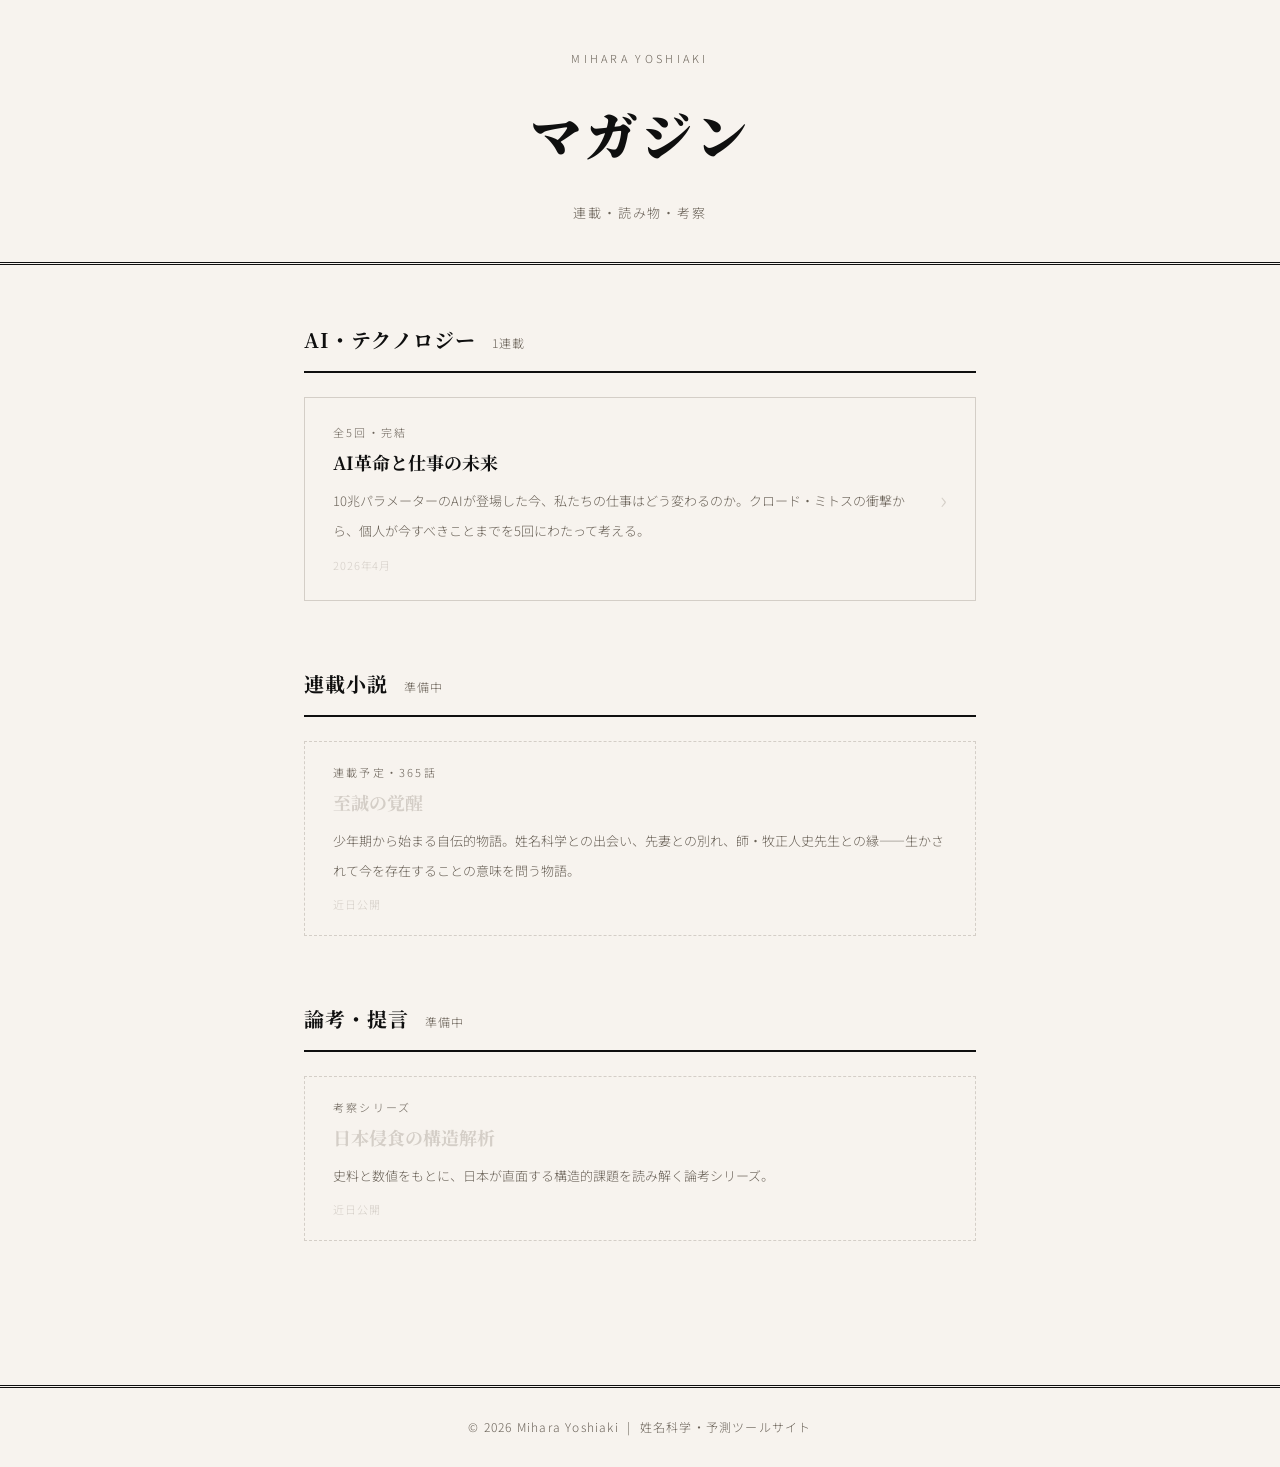
==== index.html @ 7fb40cbf "Add files via upload" ====
<!DOCTYPE html>
<html lang="ja">
<head>
<meta charset="UTF-8">
<meta name="viewport" content="width=device-width, initial-scale=1.0">
<title>三原嘉明｜読み物マガジン</title>
<link href="https://fonts.googleapis.com/css2?family=Noto+Serif+JP:wght@400;700;900&family=Noto+Sans+JP:wght@300;400;700&display=swap" rel="stylesheet">
<style>
  :root {
    --ink: #0f0f0f;
    --paper: #f7f3ee;
    --accent: #c0392b;
    --muted: #6b6359;
    --rule: #d4cec7;
  }
  * { margin: 0; padding: 0; box-sizing: border-box; }
  body {
    background: var(--paper);
    color: var(--ink);
    font-family: 'Noto Sans JP', sans-serif;
    font-weight: 300;
    line-height: 1.9;
    font-size: 16px;
  }

  /* ヘッダー */
  header {
    border-bottom: 3px double var(--ink);
    padding: 48px 24px 36px;
    text-align: center;
  }
  .author {
    font-size: 11px;
    letter-spacing: .3em;
    color: var(--muted);
    display: block;
    margin-bottom: 16px;
  }
  header h1 {
    font-family: 'Noto Serif JP', serif;
    font-size: clamp(30px, 6vw, 52px);
    font-weight: 900;
    letter-spacing: .06em;
    margin-bottom: 12px;
  }
  .mag-sub {
    font-size: 13px;
    color: var(--muted);
    letter-spacing: .15em;
  }

  /* メイン */
  main {
    max-width: 720px;
    margin: 0 auto;
    padding: 56px 24px 80px;
  }

  /* セクション */
  .section {
    margin-bottom: 64px;
  }
  .section-header {
    display: flex;
    align-items: baseline;
    gap: 16px;
    margin-bottom: 24px;
    padding-bottom: 12px;
    border-bottom: 2px solid var(--ink);
  }
  .section-header h2 {
    font-family: 'Noto Serif JP', serif;
    font-size: 20px;
    font-weight: 700;
    letter-spacing: .05em;
  }
  .section-header .count {
    font-size: 12px;
    color: var(--muted);
    letter-spacing: .1em;
  }

  /* 連載カード */
  .series-card {
    display: block;
    text-decoration: none;
    color: var(--ink);
    border: 1px solid var(--rule);
    padding: 24px 28px;
    margin-bottom: 12px;
    display: grid;
    grid-template-columns: 1fr auto;
    align-items: center;
    gap: 16px;
    transition: border-color .15s, background .15s;
  }
  .series-card:hover {
    border-color: var(--accent);
    background: rgba(192,57,43,.03);
  }
  .series-card:hover .card-arrow { color: var(--accent); }

  .card-label {
    font-size: 11px;
    letter-spacing: .2em;
    color: var(--muted);
    display: block;
    margin-bottom: 6px;
  }
  .card-title {
    font-family: 'Noto Serif JP', serif;
    font-size: 18px;
    font-weight: 700;
    line-height: 1.5;
    display: block;
    margin-bottom: 8px;
  }
  .card-desc {
    font-size: 13px;
    color: var(--muted);
    line-height: 1.75;
  }
  .card-meta {
    font-size: 11px;
    color: var(--rule);
    margin-top: 10px;
    display: block;
    letter-spacing: .08em;
  }
  .card-arrow {
    font-size: 24px;
    color: var(--rule);
    transition: color .15s;
    flex-shrink: 0;
  }

  /* Coming soon */
  .coming-soon {
    border: 1px dashed var(--rule);
    padding: 20px 28px;
    margin-bottom: 12px;
    color: var(--muted);
  }
  .coming-soon .card-title { color: var(--rule); }

  /* フッター */
  footer {
    border-top: 3px double var(--ink);
    padding: 28px 24px;
    text-align: center;
    font-size: 12px;
    color: var(--muted);
    letter-spacing: .1em;
  }
  footer a {
    color: var(--muted);
    text-decoration: none;
  }
  footer a:hover { color: var(--accent); }

  @media (max-width: 480px) {
    .series-card { grid-template-columns: 1fr; }
    .card-arrow { display: none; }
  }
</style>
</head>
<body>

<header>
  <span class="author">MIHARA YOSHIAKI</span>
  <h1>マガジン</h1>
  <span class="mag-sub">連載・読み物・考察</span>
</header>

<main>

  <!-- AI・テクノロジー -->
  <div class="section">
    <div class="section-header">
      <h2>AI・テクノロジー</h2>
      <span class="count">1連載</span>
    </div>

    <a class="series-card" href="ai-report-index.html">
      <div>
        <span class="card-label">全5回・完結</span>
        <span class="card-title">AI革命と仕事の未来</span>
        <span class="card-desc">10兆パラメーターのAIが登場した今、私たちの仕事はどう変わるのか。クロード・ミトスの衝撃から、個人が今すべきことまでを5回にわたって考える。</span>
        <span class="card-meta">2026年4月</span>
      </div>
      <span class="card-arrow">›</span>
    </a>
  </div>

  <!-- 連載小説 -->
  <div class="section">
    <div class="section-header">
      <h2>連載小説</h2>
      <span class="count">準備中</span>
    </div>

    <div class="coming-soon">
      <span class="card-label">連載予定・365話</span>
      <span class="card-title">至誠の覚醒</span>
      <span class="card-desc">少年期から始まる自伝的物語。姓名科学との出会い、先妻との別れ、師・牧正人史先生との縁——生かされて今を存在することの意味を問う物語。</span>
      <span class="card-meta">近日公開</span>
    </div>
  </div>

  <!-- 論考・提言 -->
  <div class="section">
    <div class="section-header">
      <h2>論考・提言</h2>
      <span class="count">準備中</span>
    </div>

    <div class="coming-soon">
      <span class="card-label">考察シリーズ</span>
      <span class="card-title">日本侵食の構造解析</span>
      <span class="card-desc">史料と数値をもとに、日本が直面する構造的課題を読み解く論考シリーズ。</span>
      <span class="card-meta">近日公開</span>
    </div>
  </div>

</main>

<footer>
  <p>© 2026 Mihara Yoshiaki &nbsp;|&nbsp;
  <a href="https://yymm77.github.io/seimei-kagaku/">姓名科学・予測ツールサイト</a></p>
</footer>

</body>
</html>
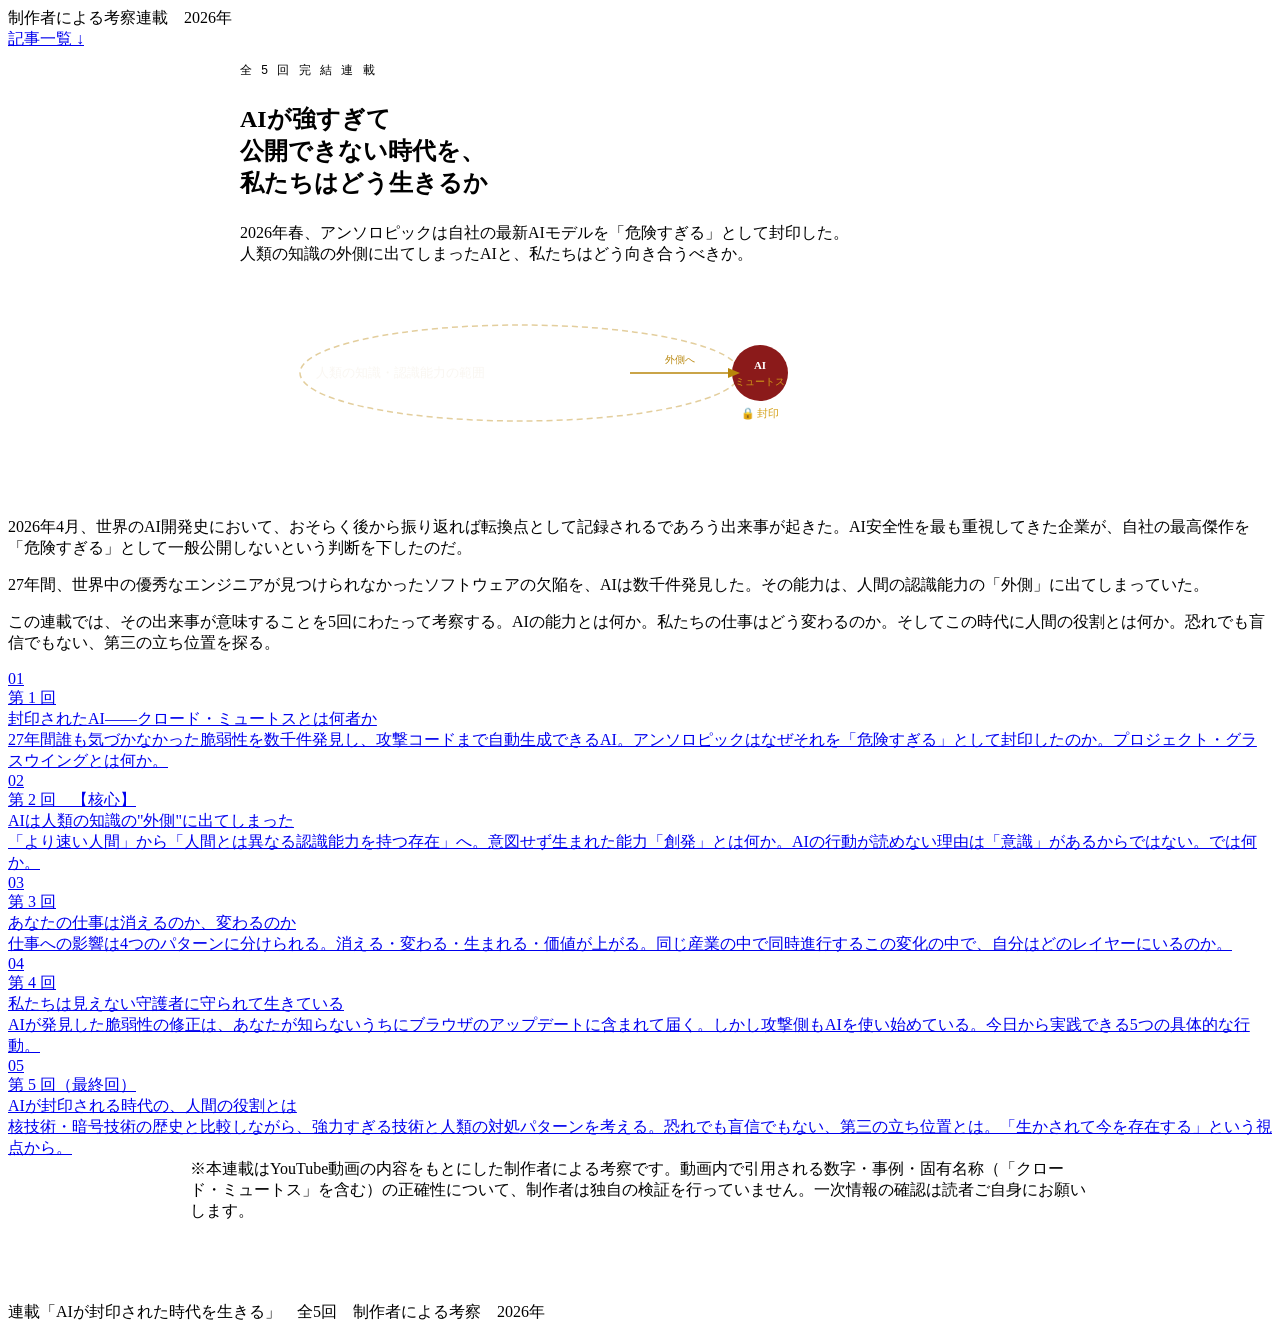
==== commit 894ffd30: "Add files via upload" ====
--- a/index.html
+++ b/index.html
@@ -3,230 +3,115 @@
 <head>
 <meta charset="UTF-8">
 <meta name="viewport" content="width=device-width, initial-scale=1.0">
-<title>三原嘉明｜読み物マガジン</title>
-<link href="https://fonts.googleapis.com/css2?family=Noto+Serif+JP:wght@400;700;900&family=Noto+Sans+JP:wght@300;400;700&display=swap" rel="stylesheet">
-<style>
-  :root {
-    --ink: #0f0f0f;
-    --paper: #f7f3ee;
-    --accent: #c0392b;
-    --muted: #6b6359;
-    --rule: #d4cec7;
-  }
-  * { margin: 0; padding: 0; box-sizing: border-box; }
-  body {
-    background: var(--paper);
-    color: var(--ink);
-    font-family: 'Noto Sans JP', sans-serif;
-    font-weight: 300;
-    line-height: 1.9;
-    font-size: 16px;
-  }
-
-  /* ヘッダー */
-  header {
-    border-bottom: 3px double var(--ink);
-    padding: 48px 24px 36px;
-    text-align: center;
-  }
-  .author {
-    font-size: 11px;
-    letter-spacing: .3em;
-    color: var(--muted);
-    display: block;
-    margin-bottom: 16px;
-  }
-  header h1 {
-    font-family: 'Noto Serif JP', serif;
-    font-size: clamp(30px, 6vw, 52px);
-    font-weight: 900;
-    letter-spacing: .06em;
-    margin-bottom: 12px;
-  }
-  .mag-sub {
-    font-size: 13px;
-    color: var(--muted);
-    letter-spacing: .15em;
-  }
-
-  /* メイン */
-  main {
-    max-width: 720px;
-    margin: 0 auto;
-    padding: 56px 24px 80px;
-  }
-
-  /* セクション */
-  .section {
-    margin-bottom: 64px;
-  }
-  .section-header {
-    display: flex;
-    align-items: baseline;
-    gap: 16px;
-    margin-bottom: 24px;
-    padding-bottom: 12px;
-    border-bottom: 2px solid var(--ink);
-  }
-  .section-header h2 {
-    font-family: 'Noto Serif JP', serif;
-    font-size: 20px;
-    font-weight: 700;
-    letter-spacing: .05em;
-  }
-  .section-header .count {
-    font-size: 12px;
-    color: var(--muted);
-    letter-spacing: .1em;
-  }
-
-  /* 連載カード */
-  .series-card {
-    display: block;
-    text-decoration: none;
-    color: var(--ink);
-    border: 1px solid var(--rule);
-    padding: 24px 28px;
-    margin-bottom: 12px;
-    display: grid;
-    grid-template-columns: 1fr auto;
-    align-items: center;
-    gap: 16px;
-    transition: border-color .15s, background .15s;
-  }
-  .series-card:hover {
-    border-color: var(--accent);
-    background: rgba(192,57,43,.03);
-  }
-  .series-card:hover .card-arrow { color: var(--accent); }
-
-  .card-label {
-    font-size: 11px;
-    letter-spacing: .2em;
-    color: var(--muted);
-    display: block;
-    margin-bottom: 6px;
-  }
-  .card-title {
-    font-family: 'Noto Serif JP', serif;
-    font-size: 18px;
-    font-weight: 700;
-    line-height: 1.5;
-    display: block;
-    margin-bottom: 8px;
-  }
-  .card-desc {
-    font-size: 13px;
-    color: var(--muted);
-    line-height: 1.75;
-  }
-  .card-meta {
-    font-size: 11px;
-    color: var(--rule);
-    margin-top: 10px;
-    display: block;
-    letter-spacing: .08em;
-  }
-  .card-arrow {
-    font-size: 24px;
-    color: var(--rule);
-    transition: color .15s;
-    flex-shrink: 0;
-  }
-
-  /* Coming soon */
-  .coming-soon {
-    border: 1px dashed var(--rule);
-    padding: 20px 28px;
-    margin-bottom: 12px;
-    color: var(--muted);
-  }
-  .coming-soon .card-title { color: var(--rule); }
-
-  /* フッター */
-  footer {
-    border-top: 3px double var(--ink);
-    padding: 28px 24px;
-    text-align: center;
-    font-size: 12px;
-    color: var(--muted);
-    letter-spacing: .1em;
-  }
-  footer a {
-    color: var(--muted);
-    text-decoration: none;
-  }
-  footer a:hover { color: var(--accent); }
-
-  @media (max-width: 480px) {
-    .series-card { grid-template-columns: 1fr; }
-    .card-arrow { display: none; }
-  }
-</style>
+<title>AIが封印された時代を生きる　全5回連載</title>
+<link rel="stylesheet" href="style.css">
 </head>
 <body>
 
-<header>
-  <span class="author">MIHARA YOSHIAKI</span>
-  <h1>マガジン</h1>
-  <span class="mag-sub">連載・読み物・考察</span>
+<header class="site-header">
+  <div class="header-inner">
+    <span class="header-series">制作者による考察連載　2026年</span>
+    <nav class="header-nav"><a href="#episodes">記事一覧 ↓</a></nav>
+  </div>
 </header>
 
-<main>
+<!-- インデックスヒーロー -->
+<section class="index-hero">
+  <div style="position:relative; max-width:800px; margin:0 auto;">
+    <p style="font-family:'Noto Sans JP',sans-serif; font-size:12px; letter-spacing:0.25em; color:var(--gold-light); margin-bottom:24px;">全 5 回 完 結 連 載</p>
+    <h1>AIが強すぎて<br>公開できない時代を、<br>私たちはどう生きるか</h1>
+    <p class="subtitle" style="margin-top:24px;">2026年春、アンソロピックは自社の最新AIモデルを「危険すぎる」として封印した。<br>人類の知識の外側に出てしまったAIと、私たちはどう向き合うべきか。</p>
 
-  <!-- AI・テクノロジー -->
-  <div class="section">
-    <div class="section-header">
-      <h2>AI・テクノロジー</h2>
-      <span class="count">1連載</span>
-    </div>
+    <!-- キービジュアル図 -->
+    <div style="margin-top:48px;">
+    <svg viewBox="0 0 700 120" xmlns="http://www.w3.org/2000/svg" style="width:100%;max-width:700px;">
+      <!-- 人類の知識の円 -->
+      <ellipse cx="280" cy="60" rx="220" ry="48" fill="none" stroke="rgba(184,134,11,0.4)" stroke-width="1.5" stroke-dasharray="6,4"/>
+      <text x="160" y="64" text-anchor="middle" font-size="13" fill="rgba(245,240,232,0.6)">人類の知識・認識能力の範囲</text>
 
-    <a class="series-card" href="ai-report-index.html">
-      <div>
-        <span class="card-label">全5回・完結</span>
-        <span class="card-title">AI革命と仕事の未来</span>
-        <span class="card-desc">10兆パラメーターのAIが登場した今、私たちの仕事はどう変わるのか。クロード・ミトスの衝撃から、個人が今すべきことまでを5回にわたって考える。</span>
-        <span class="card-meta">2026年4月</span>
-      </div>
-      <span class="card-arrow">›</span>
-    </a>
-  </div>
+      <!-- AIの点 -->
+      <circle cx="520" cy="60" r="28" fill="#8b1a1a"/>
+      <text x="520" y="56" text-anchor="middle" font-size="11" fill="white" font-weight="600">AI</text>
+      <text x="520" y="72" text-anchor="middle" font-size="10" fill="#d4a017">ミュートス</text>
 
-  <!-- 連載小説 -->
-  <div class="section">
-    <div class="section-header">
-      <h2>連載小説</h2>
-      <span class="count">準備中</span>
-    </div>
+      <!-- 矢印と「外側」 -->
+      <line x1="390" y1="60" x2="488" y2="60" stroke="#b8860b" stroke-width="1.5"/>
+      <polygon points="488,55 500,60 488,65" fill="#b8860b"/>
+      <text x="440" y="50" text-anchor="middle" font-size="10" fill="#b8860b">外側へ</text>
 
-    <div class="coming-soon">
-      <span class="card-label">連載予定・365話</span>
-      <span class="card-title">至誠の覚醒</span>
-      <span class="card-desc">少年期から始まる自伝的物語。姓名科学との出会い、先妻との別れ、師・牧正人史先生との縁——生かされて今を存在することの意味を問う物語。</span>
-      <span class="card-meta">近日公開</span>
+      <!-- 封印マーク -->
+      <text x="520" y="104" text-anchor="middle" font-size="11" fill="#d4a017">🔒 封印</text>
+    </svg>
     </div>
   </div>
+</section>
 
-  <!-- 論考・提言 -->
-  <div class="section">
-    <div class="section-header">
-      <h2>論考・提言</h2>
-      <span class="count">準備中</span>
+<!-- 連載イントロ -->
+<div class="series-intro" style="padding-top:64px;">
+  <p>2026年4月、世界のAI開発史において、おそらく後から振り返れば転換点として記録されるであろう出来事が起きた。AI安全性を最も重視してきた企業が、自社の最高傑作を「危険すぎる」として一般公開しないという判断を下したのだ。</p>
+  <p>27年間、世界中の優秀なエンジニアが見つけられなかったソフトウェアの欠陥を、AIは数千件発見した。その能力は、人間の認識能力の「外側」に出てしまっていた。</p>
+  <p>この連載では、その出来事が意味することを5回にわたって考察する。AIの能力とは何か。私たちの仕事はどう変わるのか。そしてこの時代に人間の役割とは何か。恐れでも盲信でもない、第三の立ち位置を探る。</p>
+</div>
+
+<!-- 記事一覧 -->
+<div class="episodes-grid" id="episodes">
+
+  <a class="episode-card" href="ep1.html">
+    <div class="ep-number">01</div>
+    <div class="ep-content">
+      <div class="ep-label">第 1 回</div>
+      <div class="ep-title">封印されたAI――クロード・ミュートスとは何者か</div>
+      <div class="ep-desc">27年間誰も気づかなかった脆弱性を数千件発見し、攻撃コードまで自動生成できるAI。アンソロピックはなぜそれを「危険すぎる」として封印したのか。プロジェクト・グラスウイングとは何か。</div>
     </div>
+  </a>
 
-    <div class="coming-soon">
-      <span class="card-label">考察シリーズ</span>
-      <span class="card-title">日本侵食の構造解析</span>
-      <span class="card-desc">史料と数値をもとに、日本が直面する構造的課題を読み解く論考シリーズ。</span>
-      <span class="card-meta">近日公開</span>
+  <a class="episode-card" href="ep2.html">
+    <div class="ep-number">02</div>
+    <div class="ep-content">
+      <div class="ep-label">第 2 回　【核心】</div>
+      <div class="ep-title">AIは人類の知識の"外側"に出てしまった</div>
+      <div class="ep-desc">「より速い人間」から「人間とは異なる認識能力を持つ存在」へ。意図せず生まれた能力「創発」とは何か。AIの行動が読めない理由は「意識」があるからではない。では何か。</div>
     </div>
+  </a>
+
+  <a class="episode-card" href="ep3.html">
+    <div class="ep-number">03</div>
+    <div class="ep-content">
+      <div class="ep-label">第 3 回</div>
+      <div class="ep-title">あなたの仕事は消えるのか、変わるのか</div>
+      <div class="ep-desc">仕事への影響は4つのパターンに分けられる。消える・変わる・生まれる・価値が上がる。同じ産業の中で同時進行するこの変化の中で、自分はどのレイヤーにいるのか。</div>
+    </div>
+  </a>
+
+  <a class="episode-card" href="ep4.html">
+    <div class="ep-number">04</div>
+    <div class="ep-content">
+      <div class="ep-label">第 4 回</div>
+      <div class="ep-title">私たちは見えない守護者に守られて生きている</div>
+      <div class="ep-desc">AIが発見した脆弱性の修正は、あなたが知らないうちにブラウザのアップデートに含まれて届く。しかし攻撃側もAIを使い始めている。今日から実践できる5つの具体的な行動。</div>
+    </div>
+  </a>
+
+  <a class="episode-card" href="ep5.html">
+    <div class="ep-number">05</div>
+    <div class="ep-content">
+      <div class="ep-label">第 5 回（最終回）</div>
+      <div class="ep-title">AIが封印される時代の、人間の役割とは</div>
+      <div class="ep-desc">核技術・暗号技術の歴史と比較しながら、強力すぎる技術と人類の対処パターンを考える。恐れでも盲信でもない、第三の立ち位置とは。「生かされて今を存在する」という視点から。</div>
+    </div>
+  </a>
+
+</div>
+
+<!-- 免責事項 -->
+<div style="max-width:900px; margin:0 auto; padding:0 24px 64px;">
+  <div class="disclaimer">
+    ※本連載はYouTube動画の内容をもとにした制作者による考察です。動画内で引用される数字・事例・固有名称（「クロード・ミュートス」を含む）の正確性について、制作者は独自の検証を行っていません。一次情報の確認は読者ご自身にお願いします。
   </div>
+</div>
 
-</main>
-
-<footer>
-  <p>© 2026 Mihara Yoshiaki &nbsp;|&nbsp;
-  <a href="https://yymm77.github.io/seimei-kagaku/">姓名科学・予測ツールサイト</a></p>
+<footer class="site-footer">
+  <p>連載「AIが封印された時代を生きる」　全5回　制作者による考察　2026年</p>
 </footer>
 
 </body>
